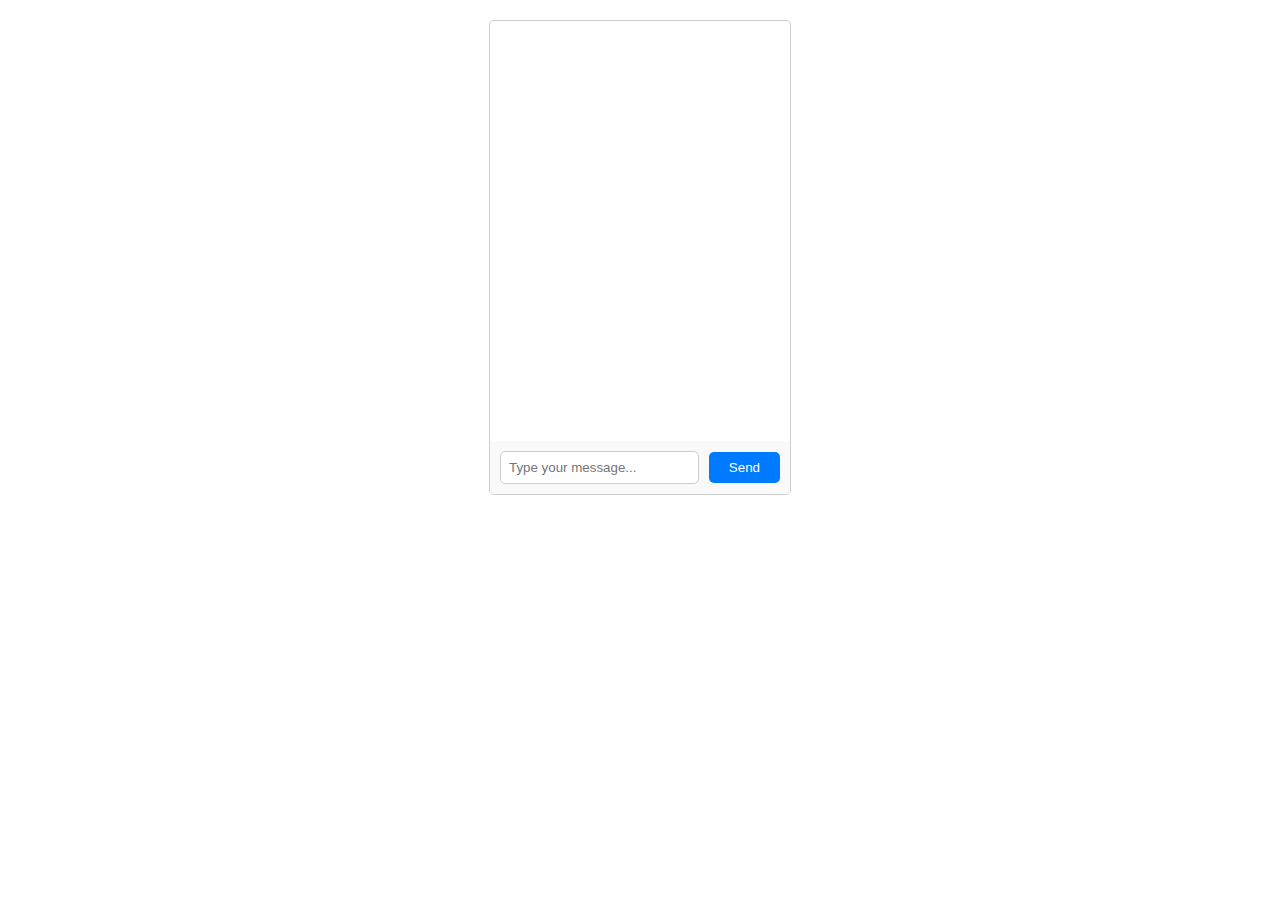
==== index.html @ 224289bf "Update and rename Cluie.html to index.html" ====
<!DOCTYPE html>
<html lang="en">
<head>
    <meta charset="UTF-8">
    <meta name="viewport" content="width=device-width, initial-scale=1.0">
    <title>AI Chatbot</title>
    <style>
        /* Basic styling */
        body {
            font-family: Arial, sans-serif;
            margin: 0;
            padding: 0;
        }
        .chat-container {
            width: 300px;
            margin: 20px auto;
            border: 1px solid #ccc;
            border-radius: 5px;
            overflow: hidden;
        }
        .chat-box {
            height: 400px;
            overflow-y: auto;
            padding: 10px;
        }
        .input-box {
            display: flex;
            justify-content: space-between;
            align-items: center;
            padding: 10px;
            background-color: #f9f9f9;
        }
        input[type="text"] {
            flex: 1;
            padding: 8px;
            border-radius: 5px;
            border: 1px solid #ccc;
            margin-right: 10px;
        }
        button {
            padding: 8px 20px;
            border: none;
            border-radius: 5px;
            background-color: #007bff;
            color: #fff;
            cursor: pointer;
        }
        button:hover {
            background-color: #0056b3;
        }
    </style>
</head>
<body>

<div class="chat-container">
    <div class="chat-box" id="chat-box"></div>
    <div class="input-box">
        <input type="text" id="user-input" placeholder="Type your message...">
        <button onclick="sendMessage()">Send</button>
    </div>
</div>

<script>
    // Function to send user message to Dialogflow
    function sendMessage() {
        var userInput = document.getElementById('user-input').value;
        displayMessage(userInput, 'user');
        // Send user message to Dialogflow
        fetch('/send-message', {
            method: 'POST',
            headers: {
                'Content-Type': 'application/json'
            },
            body: JSON.stringify({ message: userInput })
        })
        .then(response => response.json())
        .then(data => {
            displayMessage(data.message, 'bot');
        })
        .catch(error => {
            console.error('Error:', error);
        });
        document.getElementById('user-input').value = ''; // Clear input field
    }

    // Function to display messages in the chat box
    function displayMessage(message, sender) {
        var chatBox = document.getElementById('chat-box');
        var messageElement = document.createElement('div');
        messageElement.classList.add(sender);
        messageElement.innerText = message;
        chatBox.appendChild(messageElement);
        // Scroll to the bottom of the chat box
        chatBox.scrollTop = chatBox.scrollHeight;
    }
</script>

</body>
</html>
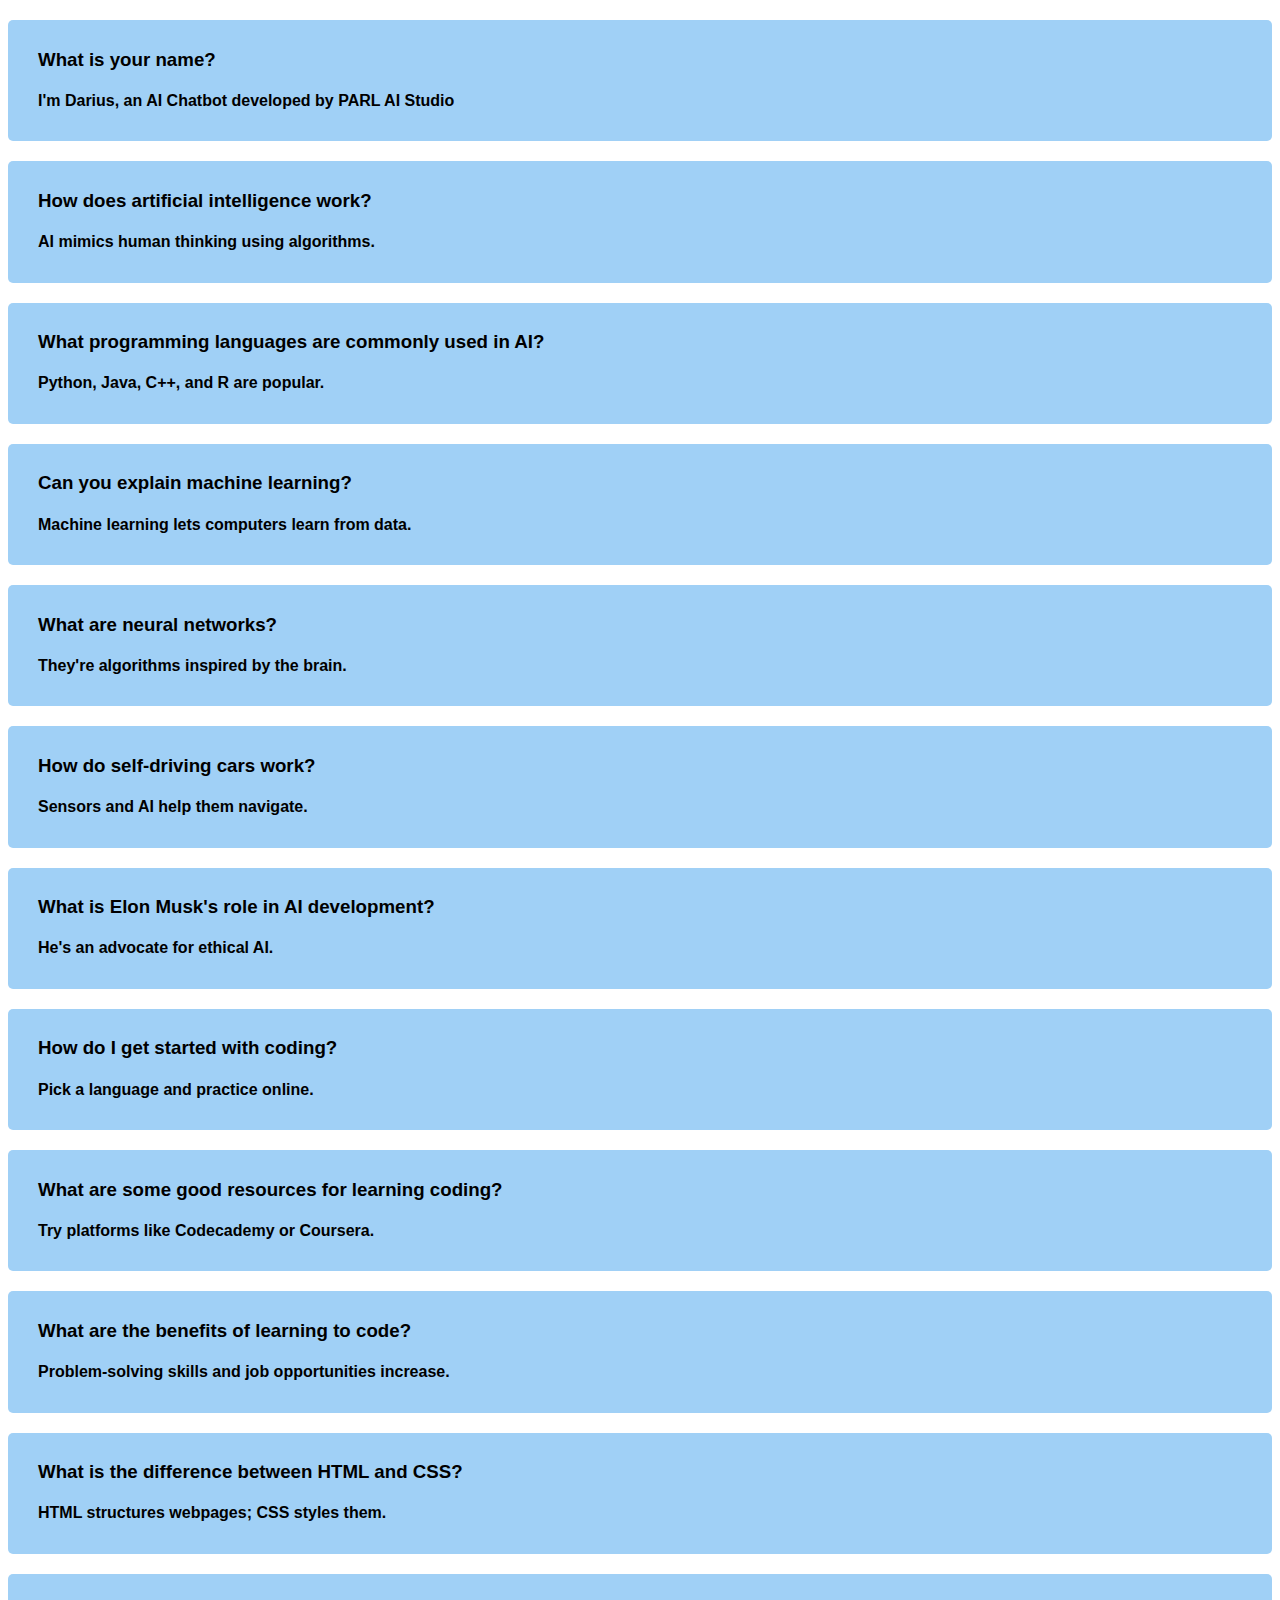
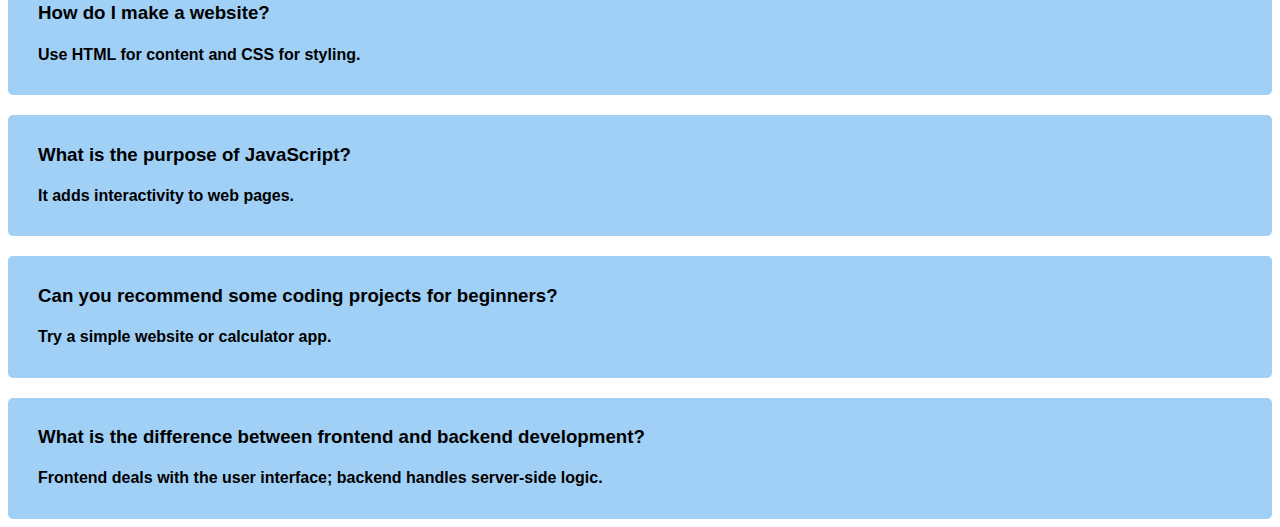
==== commit 0e9a03a3: "Update index.html" ====
--- a/index.html
+++ b/index.html
@@ -1,99 +1,95 @@
 <!DOCTYPE html>
-<html lang="en">
-<head>
-    <meta charset="UTF-8">
-    <meta name="viewport" content="width=device-width, initial-scale=1.0">
-    <title>AI Chatbot</title>
-    <style>
-        /* Basic styling */
-        body {
-            font-family: Arial, sans-serif;
-            margin: 0;
-            padding: 0;
-        }
-        .chat-container {
-            width: 300px;
-            margin: 20px auto;
-            border: 1px solid #ccc;
-            border-radius: 5px;
-            overflow: hidden;
-        }
-        .chat-box {
-            height: 400px;
-            overflow-y: auto;
-            padding: 10px;
-        }
-        .input-box {
-            display: flex;
-            justify-content: space-between;
-            align-items: center;
-            padding: 10px;
-            background-color: #f9f9f9;
-        }
-        input[type="text"] {
-            flex: 1;
-            padding: 8px;
-            border-radius: 5px;
-            border: 1px solid #ccc;
-            margin-right: 10px;
-        }
-        button {
-            padding: 8px 20px;
-            border: none;
-            border-radius: 5px;
-            background-color: #007bff;
-            color: #fff;
-            cursor: pointer;
-        }
-        button:hover {
-            background-color: #0056b3;
-        }
-    </style>
-</head>
-<body>
-
-<div class="chat-container">
-    <div class="chat-box" id="chat-box"></div>
-    <div class="input-box">
-        <input type="text" id="user-input" placeholder="Type your message...">
-        <button onclick="sendMessage()">Send</button>
-    </div>
-</div>
-
-<script>
-    // Function to send user message to Dialogflow
-    function sendMessage() {
-        var userInput = document.getElementById('user-input').value;
-        displayMessage(userInput, 'user');
-        // Send user message to Dialogflow
-        fetch('/send-message', {
-            method: 'POST',
-            headers: {
-                'Content-Type': 'application/json'
-            },
-            body: JSON.stringify({ message: userInput })
-        })
-        .then(response => response.json())
-        .then(data => {
-            displayMessage(data.message, 'bot');
-        })
-        .catch(error => {
-            console.error('Error:', error);
-        });
-        document.getElementById('user-input').value = ''; // Clear input field
-    }
-
-    // Function to display messages in the chat box
-    function displayMessage(message, sender) {
-        var chatBox = document.getElementById('chat-box');
-        var messageElement = document.createElement('div');
-        messageElement.classList.add(sender);
-        messageElement.innerText = message;
-        chatBox.appendChild(messageElement);
-        // Scroll to the bottom of the chat box
-        chatBox.scrollTop = chatBox.scrollHeight;
-    }
-</script>
-
-</body>
+<html>
+    <head>
+        <title>Darius-FAQ</title>
+        <style>
+            .faq {
+                font-family: Arial, Helvetica, sans-serif;
+                padding: 10px;
+                padding-left: 30px;
+                padding-right: 30px;
+                background-color: rgb(160, 208, 246);
+                border-radius: 5px;
+                margin-top: 20px;
+            }
+        </style>
+    </head>
+    <body>
+        <div class="faq">
+            <h3 class="query">What is your name?</h3>
+            <h4 class="answer">I'm Darius, an AI Chatbot developed by PARL AI Studio</h4>
+        </div>
+        
+        <div class="faq">
+            <h3 class="query">How does artificial intelligence work?</h3>
+            <h4 class="answer">AI mimics human thinking using algorithms.</h4>
+        </div>
+        
+        <div class="faq">
+            <h3 class="query">What programming languages are commonly used in AI?</h3>
+            <h4 class="answer">Python, Java, C++, and R are popular.</h4>
+        </div>
+        
+        <div class="faq">
+            <h3 class="query">Can you explain machine learning?</h3>
+            <h4 class="answer">Machine learning lets computers learn from data.</h4>
+        </div>
+        
+        <div class="faq">
+            <h3 class="query">What are neural networks?</h3>
+            <h4 class="answer">They're algorithms inspired by the brain.</h4>
+        </div>
+        
+        <div class="faq">
+            <h3 class="query">How do self-driving cars work?</h3>
+            <h4 class="answer">Sensors and AI help them navigate.</h4>
+        </div>
+        
+        <div class="faq">
+            <h3 class="query">What is Elon Musk's role in AI development?</h3>
+            <h4 class="answer">He's an advocate for ethical AI.</h4>
+        </div>
+        
+        <div class="faq">
+            <h3 class="query">How do I get started with coding?</h3>
+            <h4 class="answer">Pick a language and practice online.</h4>
+        </div>
+        
+        <div class="faq">
+            <h3 class="query">What are some good resources for learning coding?</h3>
+            <h4 class="answer">Try platforms like Codecademy or Coursera.</h4>
+        </div>
+        
+        <div class="faq">
+            <h3 class="query">What are the benefits of learning to code?</h3>
+            <h4 class="answer">Problem-solving skills and job opportunities increase.</h4>
+        </div>
+        
+        <div class="faq">
+            <h3 class="query">What is the difference between HTML and CSS?</h3>
+            <h4 class="answer">HTML structures webpages; CSS styles them.</h4>
+        </div>
+        
+        <div class="faq">
+            <h3 class="query">How do I make a website?</h3>
+            <h4 class="answer">Use HTML for content and CSS for styling.</h4>
+        </div>
+        
+        <div class="faq">
+            <h3 class="query">What is the purpose of JavaScript?</h3>
+            <h4 class="answer">It adds interactivity to web pages.</h4>
+        </div>
+        
+        <div class="faq">
+            <h3 class="query">Can you recommend some coding projects for beginners?</h3>
+            <h4 class="answer">Try a simple website or calculator app.</h4>
+        </div>
+        
+        <div class="faq">
+            <h3 class="query">What is the difference between frontend and backend development?</h3>
+            <h4 class="answer">Frontend deals with the user interface; backend handles server-side logic.</h4>
+        </div>
+        
+        
+    </body>
 </html>
